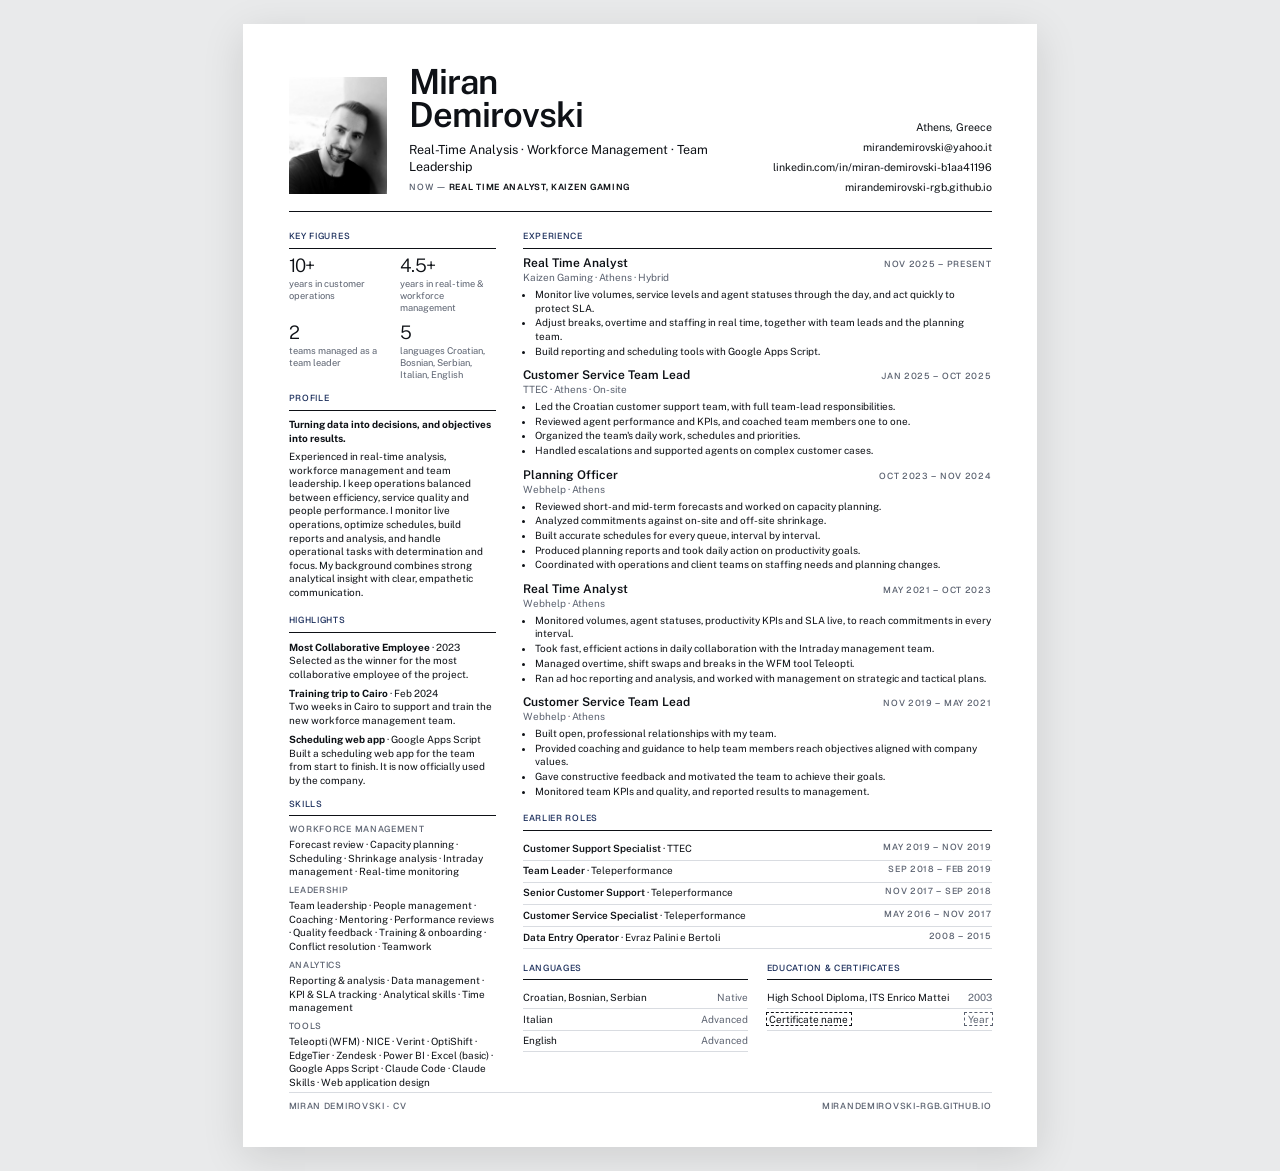
==== print.html @ 6d9d7202 "Build the Blueprint CV as the site home page - index.html: Blueprint style with Miran's questionnair" ====
<!doctype html>
<html lang="en">
<head>
<meta charset="utf-8">
<meta name="viewport" content="width=device-width, initial-scale=1">
<title>Miran Demirovski · CV (PDF layout)</title>
<meta name="robots" content="noindex">
<link rel="preconnect" href="https://fonts.googleapis.com">
<link rel="preconnect" href="https://fonts.gstatic.com" crossorigin>
<link rel="stylesheet" href="https://fonts.googleapis.com/css2?family=Public+Sans:wght@300..700&family=Geist:wght@400;500;600&display=swap">
<style>
/* One-page A4 CV. Same content as the website, no animation. */
@page { size: A4; margin: 0; }
:root { --ink: #0e1116; --muted: #5b6270; --line: #d9dce1; --navy: #1c2f5c; --sans: "Public Sans", "Helvetica Neue", Arial, sans-serif; --label: "Geist", "Helvetica Neue", Arial, sans-serif; }
* { box-sizing: border-box; }
html, body { margin: 0; background: #e9eaeb; }
body { font: 400 7.5pt/1.36 var(--sans); color: var(--ink); -webkit-print-color-adjust: exact; print-color-adjust: exact; }
.page { width: 210mm; height: 297mm; margin: 0 auto; background: #fff; padding: 11mm 12mm 9mm; display: grid; grid-template-rows: auto 1fr auto; gap: 5mm; overflow: hidden; }
@media screen { .page { margin-block: 24px; box-shadow: 0 10px 40px rgba(0,0,0,.12); } }
@media print { html, body { background: #fff; } .page { margin: 0; box-shadow: none; } }
.lab { font-family: var(--label); font-size: 6.6pt; font-weight: 500; letter-spacing: .08em; text-transform: uppercase; }
mark.gap { background: none; color: inherit; outline: .6pt dashed currentColor; padding: 0 2pt; }

header { display: grid; grid-template-columns: 26mm 1fr auto; gap: 6mm; align-items: end; padding-bottom: 4.5mm; border-bottom: 1pt solid var(--ink); }
header img { width: 26mm; height: 31mm; object-fit: cover; object-position: 56% 40%; display: block; }
h1 { margin: 0; font-size: 26pt; line-height: .95; font-weight: 600; letter-spacing: -.03em; }
.headline { margin: 2.6mm 0 0; font-size: 9.4pt; }
.now { margin: 1.8mm 0 0; color: var(--muted); }
.now b { color: var(--ink); font-weight: 600; }
.contact { display: grid; gap: 1.4mm; text-align: right; font-size: 8pt; }
.contact a { color: inherit; text-decoration: none; }

.cols { display: grid; grid-template-columns: 55mm 1fr; gap: 7mm; min-height: 0; align-items: start; }
h2 { margin: 0 0 2mm; padding-bottom: 1.3mm; border-bottom: .6pt solid var(--ink); color: var(--navy); }
.side { display: grid; gap: 3mm; align-content: start; }
.facts { display: grid; grid-template-columns: 1fr 1fr; gap: 2.4mm 4mm; }
.facts b { display: block; font-size: 14pt; line-height: 1; font-weight: 300; letter-spacing: -.03em; }
.facts span { color: var(--muted); font-size: 7pt; line-height: 1.3; display: block; margin-top: .8mm; }
.about p { margin: 0 0 1.2mm; }
.skills { display: grid; gap: 1.6mm; }
.skills .g { color: var(--muted); margin-bottom: .6mm; }
.skills p { margin: 0; }
.hl { display: grid; gap: 1.4mm; }
.hl p { margin: 0; }
.rows div { display: flex; justify-content: space-between; gap: 2mm; padding: .9mm 0; border-bottom: .5pt solid var(--line); }
.rows span:last-child { color: var(--muted); text-align: right; }

.jobs { display: grid; gap: 2.4mm; align-content: start; }
.job .top { display: flex; justify-content: space-between; align-items: baseline; gap: 3mm; }
.job .when { color: var(--muted); white-space: nowrap; }
.job h3 { margin: 0; font-size: 9pt; font-weight: 600; line-height: 1.25; }
.job .co { margin: 0; color: var(--muted); }
.job ul { margin: .8mm 0 0; padding-left: 3.2mm; }
.job li { margin: 0 0 .3mm; }
.earlier div { display: grid; grid-template-columns: 1fr auto; gap: 3mm; padding: 1mm 0; border-bottom: .5pt solid var(--line); }
.earlier b { font-weight: 600; }
.earlier .lab { color: var(--muted); white-space: nowrap; }
.trio { display: grid; grid-template-columns: 1fr 1fr; gap: 5mm; margin-top: 3.6mm; }
footer { display: flex; justify-content: space-between; color: var(--muted); border-top: .6pt solid var(--line); padding-top: 2mm; }
</style>
</head>
<body>
<div class="page">
  <header>
    <img id="photo" alt="Portrait of Miran Demirovski">
    <div>
      <h1 id="name"></h1>
      <p class="headline" id="headline"></p>
      <p class="now lab" id="now"></p>
    </div>
    <div class="contact" id="contact"></div>
  </header>
  <div class="cols">
    <aside class="side">
      <div><h2 class="lab">Key figures</h2><div class="facts" id="facts"></div></div>
      <div class="about"><h2 class="lab">Profile</h2><div id="about"></div></div>
      <div><h2 class="lab">Highlights</h2><div class="hl" id="hl"></div></div>
      <div><h2 class="lab">Skills</h2><div class="skills" id="skills"></div></div>
    </aside>
    <main>
      <h2 class="lab">Experience</h2><div class="jobs" id="jobs"></div>
      <h2 class="lab" style="margin-top:3.6mm">Earlier roles</h2><div class="earlier" id="earlier"></div>
      <div class="trio">
        <div><h2 class="lab">Languages</h2><div class="rows" id="langs"></div></div>
        <div><h2 class="lab">Education &amp; certificates</h2><div class="rows" id="edu"></div></div>
      </div>
    </main>
  </div>
  <footer class="lab"><span id="f-name"></span><span id="f-web"></span></footer>
</div>
<script src="assets/cv-data.js"></script>
<script>
(function () {
  var C = window.CV;
  function esc(s) { return String(s).replace(/[&<>"]/g, function (c) { return { "&": "&amp;", "<": "&lt;", ">": "&gt;", '"': "&quot;" }[c]; }); }
  function t(s) { return esc(s).replace(/\[\[(.+?)\]\]/g, '<mark class="gap">$1</mark>'); }
  function $(s) { return document.querySelector(s); }
  // The last five roles are shown as one-line rows.
  var OLDER = ["ttec-css", "tp-tl", "tp-senior", "tp-css", "data"];
  $("#photo").src = C.photo.bw;
  $("#name").innerHTML = esc(C.first) + "<br>" + esc(C.last);
  $("#headline").innerHTML = t(C.headline);
  $("#now").innerHTML = "Now — <b>" + t(C.now.title) + ", " + t(C.now.company) + "</b>";
  $("#contact").innerHTML = "<span>" + t(C.location) + '</span><a href="mailto:' + C.email + '">' + t(C.email) + '</a><a href="' + C.linkedin + '">' + t(C.linkedinLabel) + '</a><a href="https://' + C.site + '/">' + t(C.site) + "</a>";
  $("#facts").innerHTML = C.facts.map(function (f) { return "<div><b>" + (f.decimals ? f.value.toFixed(f.decimals) : f.value) + f.suffix + "</b><span>" + t(f.unit + " " + f.label) + "</span></div>"; }).join("");
  $("#about").innerHTML = "<p><b>" + t(C.tagline) + "</b></p><p>" + C.about.map(t).join(" ") + "</p>";
  $("#hl").innerHTML = C.highlights.map(function (h) { return "<p><b>" + t(h.title) + "</b> · " + t(h.when) + "<br>" + t(h.text) + "</p>"; }).join("");
  $("#skills").innerHTML = C.skills.map(function (g) { return '<div><div class="lab g">' + t(g.group) + "</div><p>" + g.items.map(t).join(" · ") + "</p></div>"; }).join("");
  $("#langs").innerHTML = C.languages.map(function (l) { return "<div><span>" + t(l.name) + "</span><span>" + t(l.level) + "</span></div>"; }).join("");
  var e = C.education;
  $("#edu").innerHTML = "<div><span>" + t(e.title) + ", " + t(e.school) + "</span><span>" + t(e.year) + "</span></div>" +
    C.certificates.map(function (c) { return "<div><span>" + t(c.title) + "</span><span>" + t(c.year) + "</span></div>"; }).join("");
  var main = C.jobs.filter(function (j) { return OLDER.indexOf(j.id) < 0; });
  var older = C.jobs.filter(function (j) { return OLDER.indexOf(j.id) >= 0; });
  $("#earlier").innerHTML = older.map(function (j) { return "<div><span><b>" + t(j.title) + "</b> · " + t(j.company) + '</span><span class="lab">' + t(j.dates) + "</span></div>"; }).join("");
  $("#jobs").innerHTML = main.map(function (j) {
    return '<div class="job"><div class="top"><h3>' + t(j.title) + '</h3><span class="when lab">' + t(j.dates) + '</span></div><p class="co">' + t(j.company) + (j.place ? " · " + t(j.place) : "") + "</p>" +
      (j.points.length ? "<ul>" + j.points.map(function (p) { return "<li>" + t(p) + "</li>"; }).join("") + "</ul>" : "") +
      "</div>";
  }).join("");
  $("#f-name").textContent = C.first + " " + C.last + " · CV";
  $("#f-web").textContent = C.site;
})();
</script>
</body>
</html>
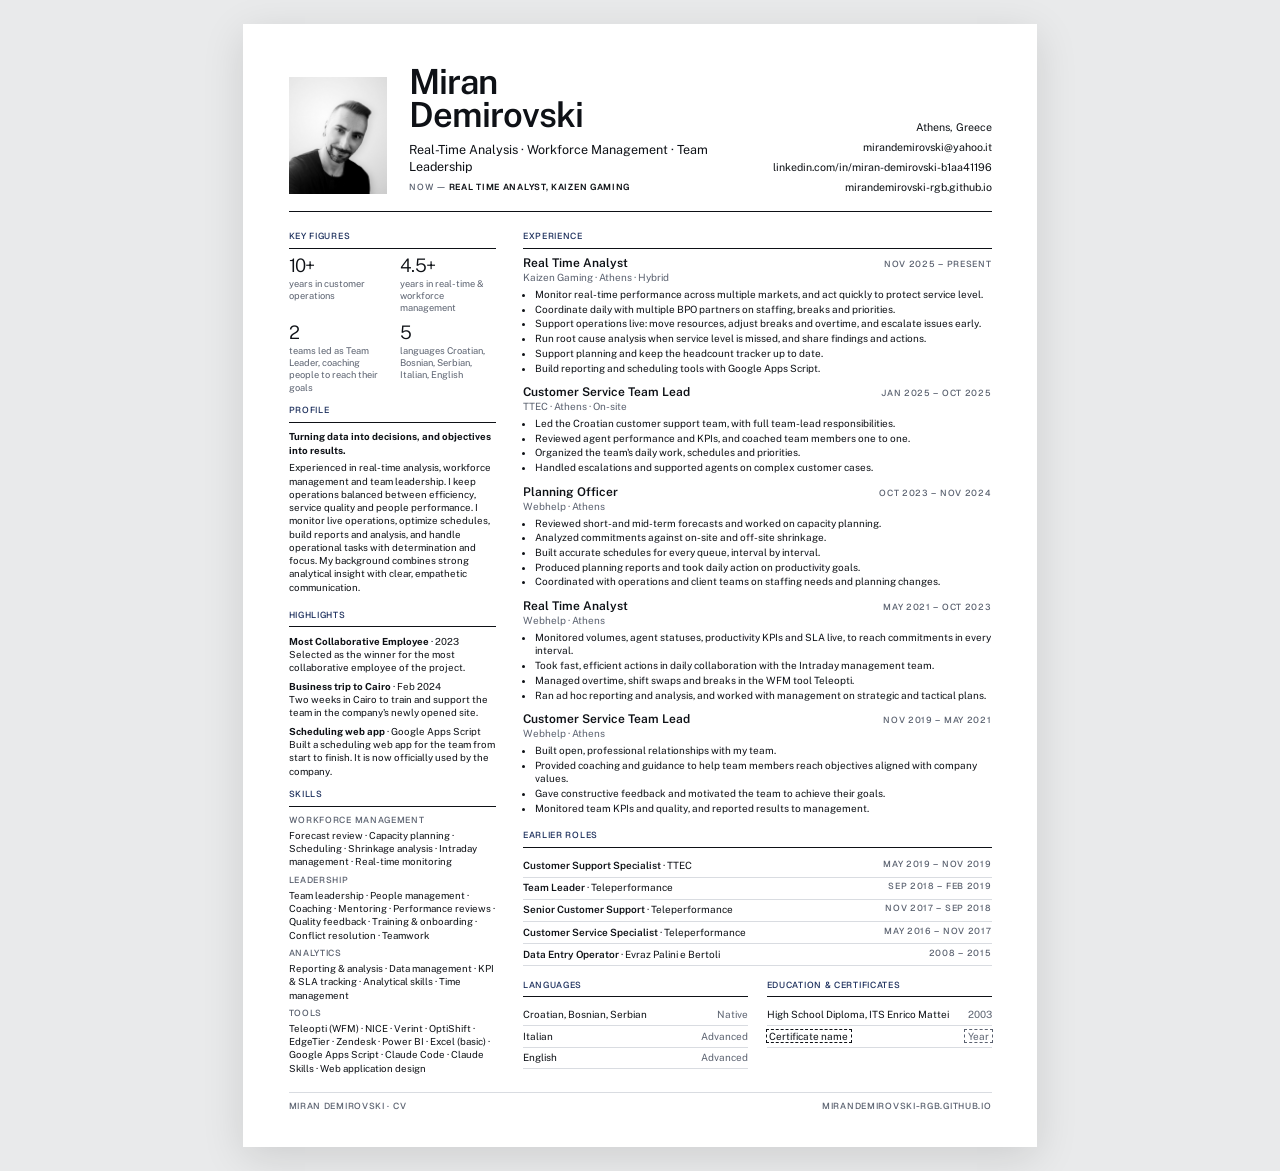
==== commit e0d1c103: "Apply Miran's second round of changes - New photo background: smooth light grey studio backdrop with" ====
--- a/print.html
+++ b/print.html
@@ -32,7 +32,7 @@
 
 .cols { display: grid; grid-template-columns: 55mm 1fr; gap: 7mm; min-height: 0; align-items: start; }
 h2 { margin: 0 0 2mm; padding-bottom: 1.3mm; border-bottom: .6pt solid var(--ink); color: var(--navy); }
-.side { display: grid; gap: 3mm; align-content: start; }
+.side { display: grid; gap: 3mm; align-content: start; font-size: 7.3pt; }
 .facts { display: grid; grid-template-columns: 1fr 1fr; gap: 2.4mm 4mm; }
 .facts b { display: block; font-size: 14pt; line-height: 1; font-weight: 300; letter-spacing: -.03em; }
 .facts span { color: var(--muted); font-size: 7pt; line-height: 1.3; display: block; margin-top: .8mm; }
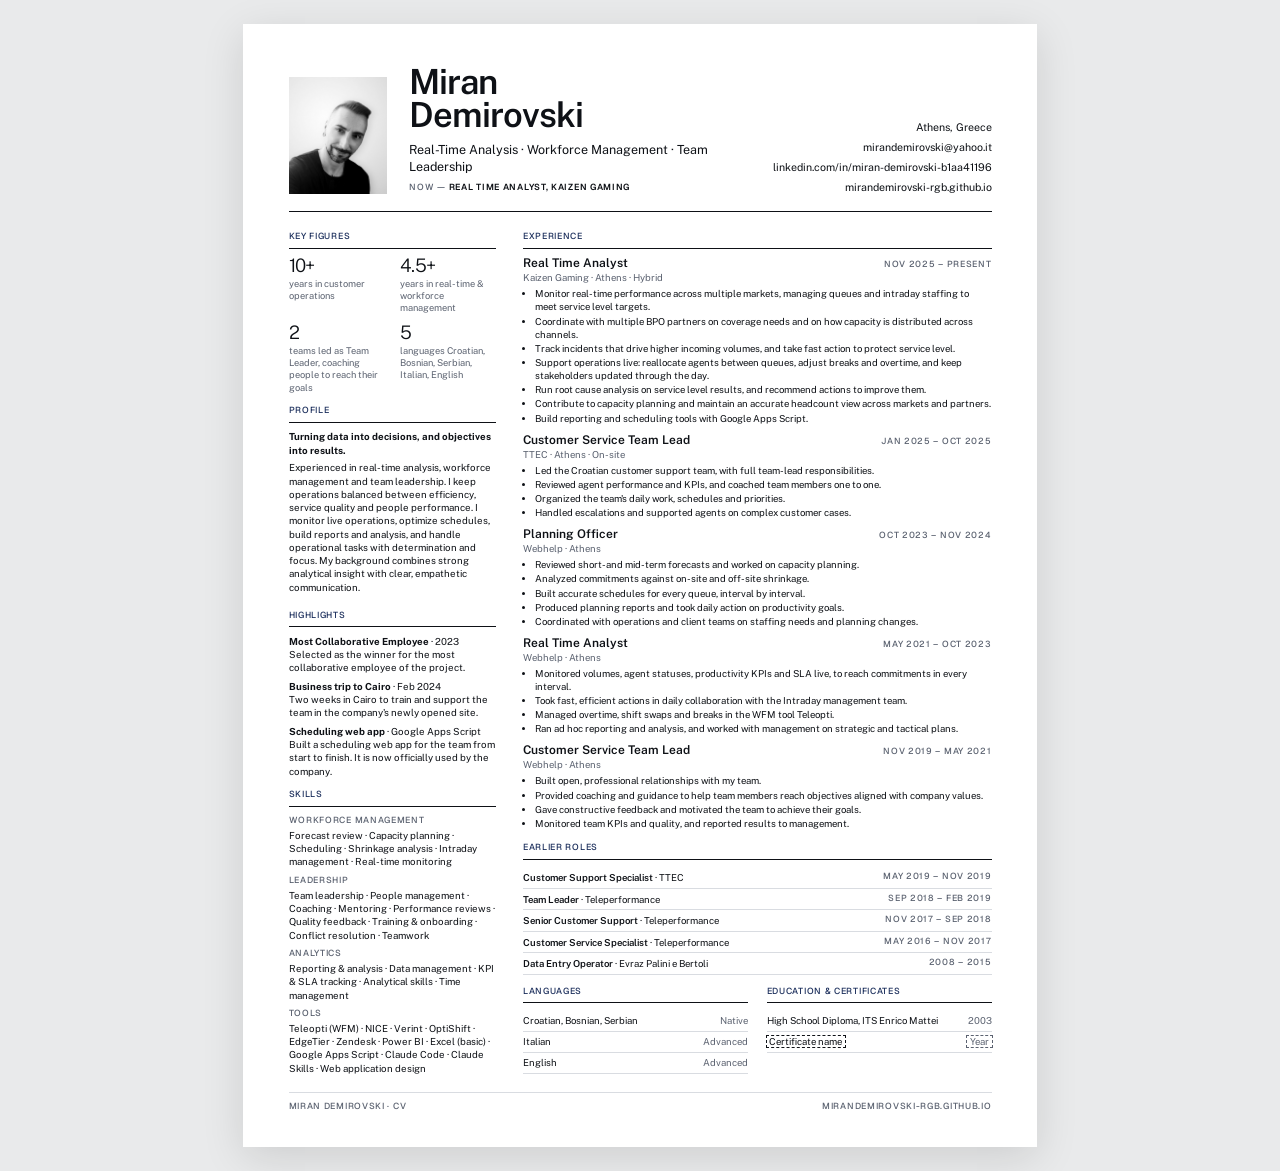
==== commit 48b585ee: "Reword Kaizen Gaming role, poetry project card, simpler contact - Kaizen Gaming bullets rewritten: q" ====
--- a/print.html
+++ b/print.html
@@ -45,7 +45,8 @@
 .rows div { display: flex; justify-content: space-between; gap: 2mm; padding: .9mm 0; border-bottom: .5pt solid var(--line); }
 .rows span:last-child { color: var(--muted); text-align: right; }
 
-.jobs { display: grid; gap: 2.4mm; align-content: start; }
+.jobs { display: grid; gap: 1.8mm; align-content: start; }
+main { font-size: 7.2pt; }
 .job .top { display: flex; justify-content: space-between; align-items: baseline; gap: 3mm; }
 .job .when { color: var(--muted); white-space: nowrap; }
 .job h3 { margin: 0; font-size: 9pt; font-weight: 600; line-height: 1.25; }
@@ -55,7 +56,7 @@
 .earlier div { display: grid; grid-template-columns: 1fr auto; gap: 3mm; padding: 1mm 0; border-bottom: .5pt solid var(--line); }
 .earlier b { font-weight: 600; }
 .earlier .lab { color: var(--muted); white-space: nowrap; }
-.trio { display: grid; grid-template-columns: 1fr 1fr; gap: 5mm; margin-top: 3.6mm; }
+.trio { display: grid; grid-template-columns: 1fr 1fr; gap: 5mm; margin-top: 2.8mm; }
 footer { display: flex; justify-content: space-between; color: var(--muted); border-top: .6pt solid var(--line); padding-top: 2mm; }
 </style>
 </head>
@@ -79,7 +80,7 @@
     </aside>
     <main>
       <h2 class="lab">Experience</h2><div class="jobs" id="jobs"></div>
-      <h2 class="lab" style="margin-top:3.6mm">Earlier roles</h2><div class="earlier" id="earlier"></div>
+      <h2 class="lab" style="margin-top:2.8mm">Earlier roles</h2><div class="earlier" id="earlier"></div>
       <div class="trio">
         <div><h2 class="lab">Languages</h2><div class="rows" id="langs"></div></div>
         <div><h2 class="lab">Education &amp; certificates</h2><div class="rows" id="edu"></div></div>
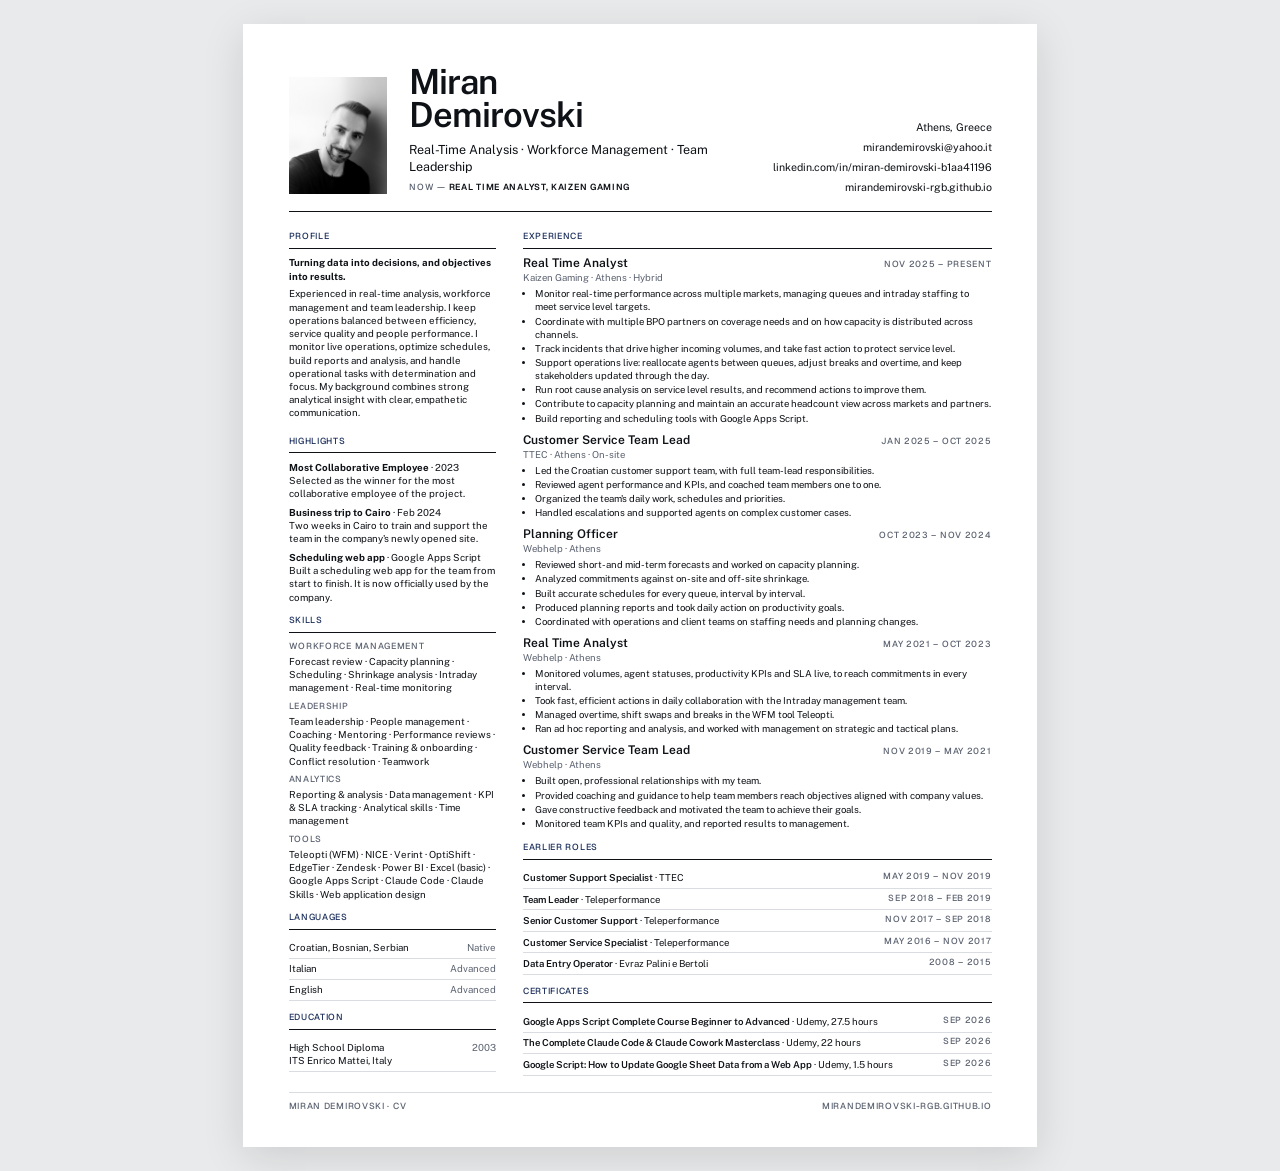
==== commit abb11550: "Add certificates with verify links - Three Udemy certificates (Google Apps Script, Claude Code & Cow" ====
--- a/print.html
+++ b/print.html
@@ -73,18 +73,16 @@
   </header>
   <div class="cols">
     <aside class="side">
-      <div><h2 class="lab">Key figures</h2><div class="facts" id="facts"></div></div>
       <div class="about"><h2 class="lab">Profile</h2><div id="about"></div></div>
       <div><h2 class="lab">Highlights</h2><div class="hl" id="hl"></div></div>
       <div><h2 class="lab">Skills</h2><div class="skills" id="skills"></div></div>
+      <div><h2 class="lab">Languages</h2><div class="rows" id="langs"></div></div>
+      <div><h2 class="lab">Education</h2><div class="rows" id="edu"></div></div>
     </aside>
     <main>
       <h2 class="lab">Experience</h2><div class="jobs" id="jobs"></div>
       <h2 class="lab" style="margin-top:2.8mm">Earlier roles</h2><div class="earlier" id="earlier"></div>
-      <div class="trio">
-        <div><h2 class="lab">Languages</h2><div class="rows" id="langs"></div></div>
-        <div><h2 class="lab">Education &amp; certificates</h2><div class="rows" id="edu"></div></div>
-      </div>
+      <h2 class="lab" style="margin-top:2.8mm">Certificates</h2><div class="earlier" id="certs"></div>
     </main>
   </div>
   <footer class="lab"><span id="f-name"></span><span id="f-web"></span></footer>
@@ -103,14 +101,14 @@
   $("#headline").innerHTML = t(C.headline);
   $("#now").innerHTML = "Now — <b>" + t(C.now.title) + ", " + t(C.now.company) + "</b>";
   $("#contact").innerHTML = "<span>" + t(C.location) + '</span><a href="mailto:' + C.email + '">' + t(C.email) + '</a><a href="' + C.linkedin + '">' + t(C.linkedinLabel) + '</a><a href="https://' + C.site + '/">' + t(C.site) + "</a>";
-  $("#facts").innerHTML = C.facts.map(function (f) { return "<div><b>" + (f.decimals ? f.value.toFixed(f.decimals) : f.value) + f.suffix + "</b><span>" + t(f.unit + " " + f.label) + "</span></div>"; }).join("");
   $("#about").innerHTML = "<p><b>" + t(C.tagline) + "</b></p><p>" + C.about.map(t).join(" ") + "</p>";
   $("#hl").innerHTML = C.highlights.map(function (h) { return "<p><b>" + t(h.title) + "</b> · " + t(h.when) + "<br>" + t(h.text) + "</p>"; }).join("");
   $("#skills").innerHTML = C.skills.map(function (g) { return '<div><div class="lab g">' + t(g.group) + "</div><p>" + g.items.map(t).join(" · ") + "</p></div>"; }).join("");
   $("#langs").innerHTML = C.languages.map(function (l) { return "<div><span>" + t(l.name) + "</span><span>" + t(l.level) + "</span></div>"; }).join("");
   var e = C.education;
-  $("#edu").innerHTML = "<div><span>" + t(e.title) + ", " + t(e.school) + "</span><span>" + t(e.year) + "</span></div>" +
-    C.certificates.map(function (c) { return "<div><span>" + t(c.title) + "</span><span>" + t(c.year) + "</span></div>"; }).join("");
+  $("#edu").innerHTML = "<div><span>" + t(e.title) + "<br>" + t(e.school) + ", " + t(e.place) + "</span><span>" + t(e.year) + "</span></div>" +
+    "";
+  $("#certs").innerHTML = C.certificates.map(function (c) { return '<div><span><b>' + t(c.title) + "</b> · " + t(c.issuer) + ", " + t(c.hours) + '</span><span class="lab">' + t(c.date) + "</span></div>"; }).join("");
   var main = C.jobs.filter(function (j) { return OLDER.indexOf(j.id) < 0; });
   var older = C.jobs.filter(function (j) { return OLDER.indexOf(j.id) >= 0; });
   $("#earlier").innerHTML = older.map(function (j) { return "<div><span><b>" + t(j.title) + "</b> · " + t(j.company) + '</span><span class="lab">' + t(j.dates) + "</span></div>"; }).join("");
